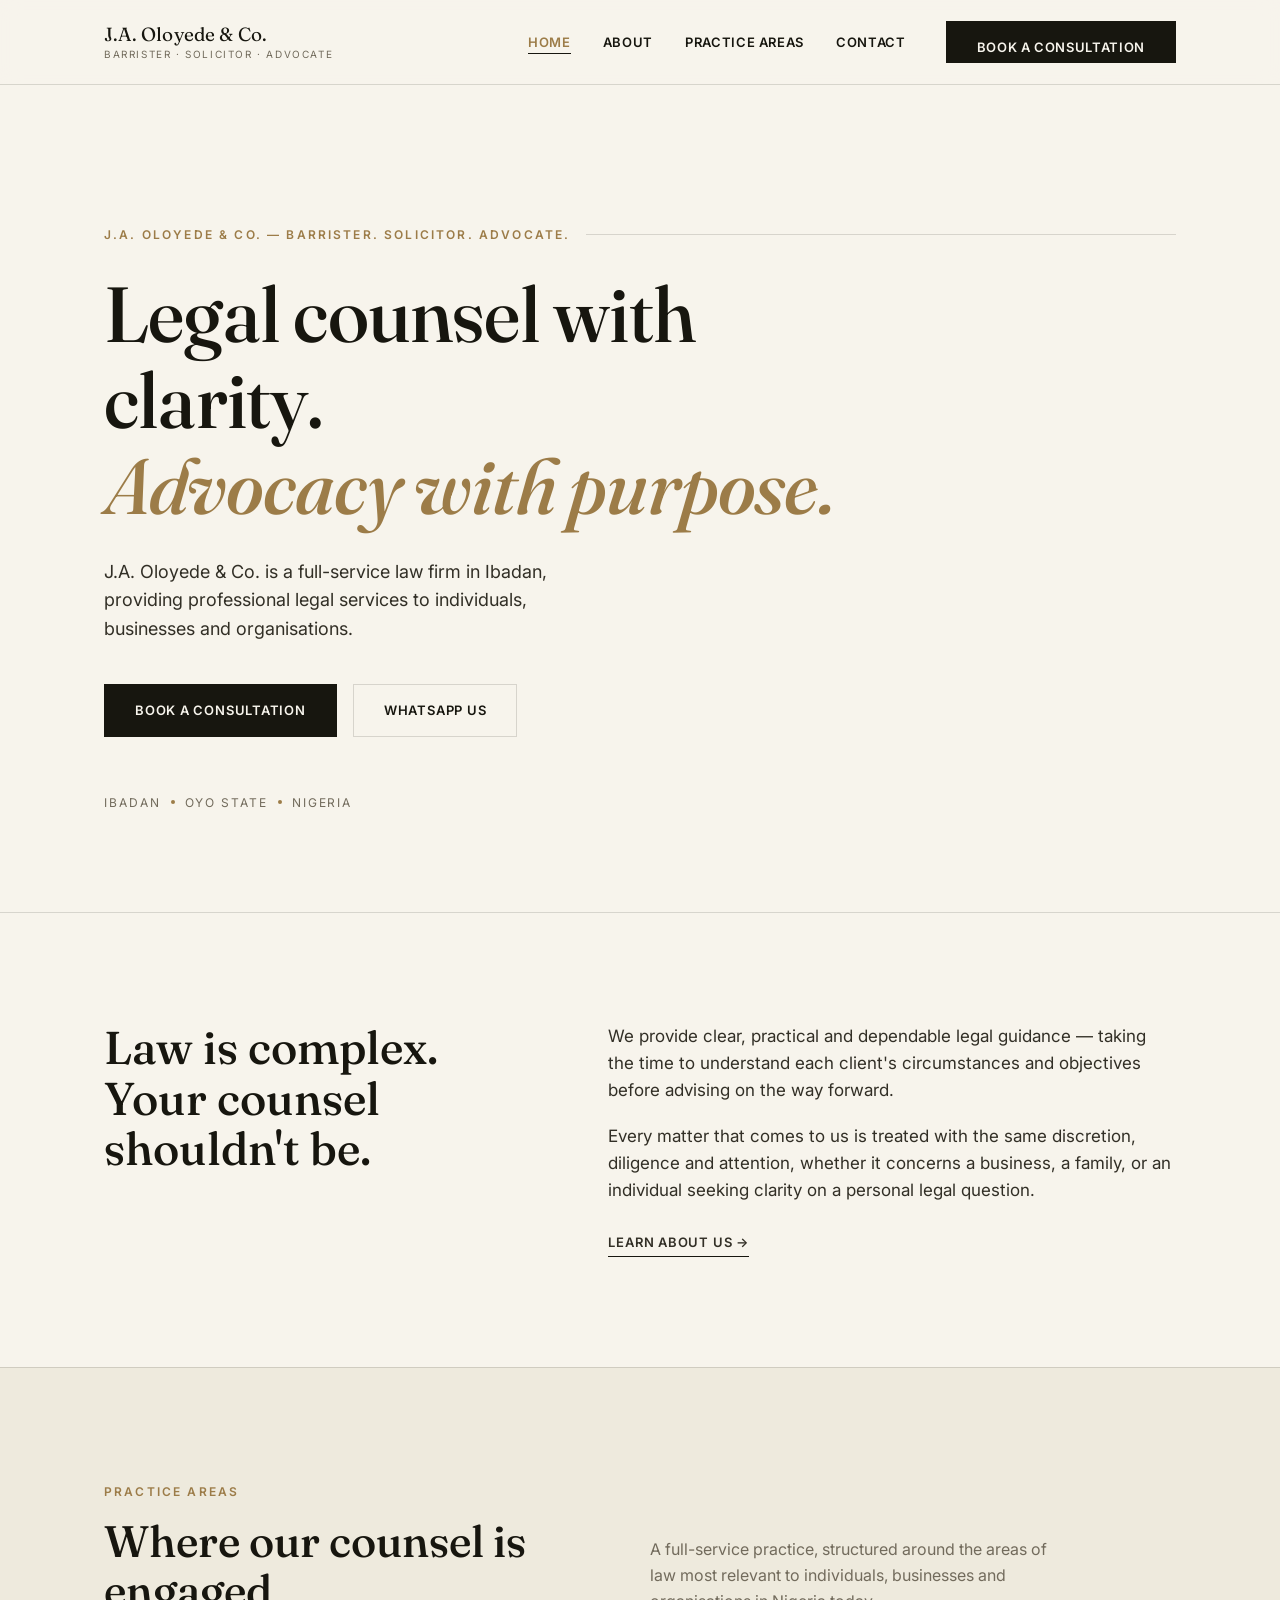
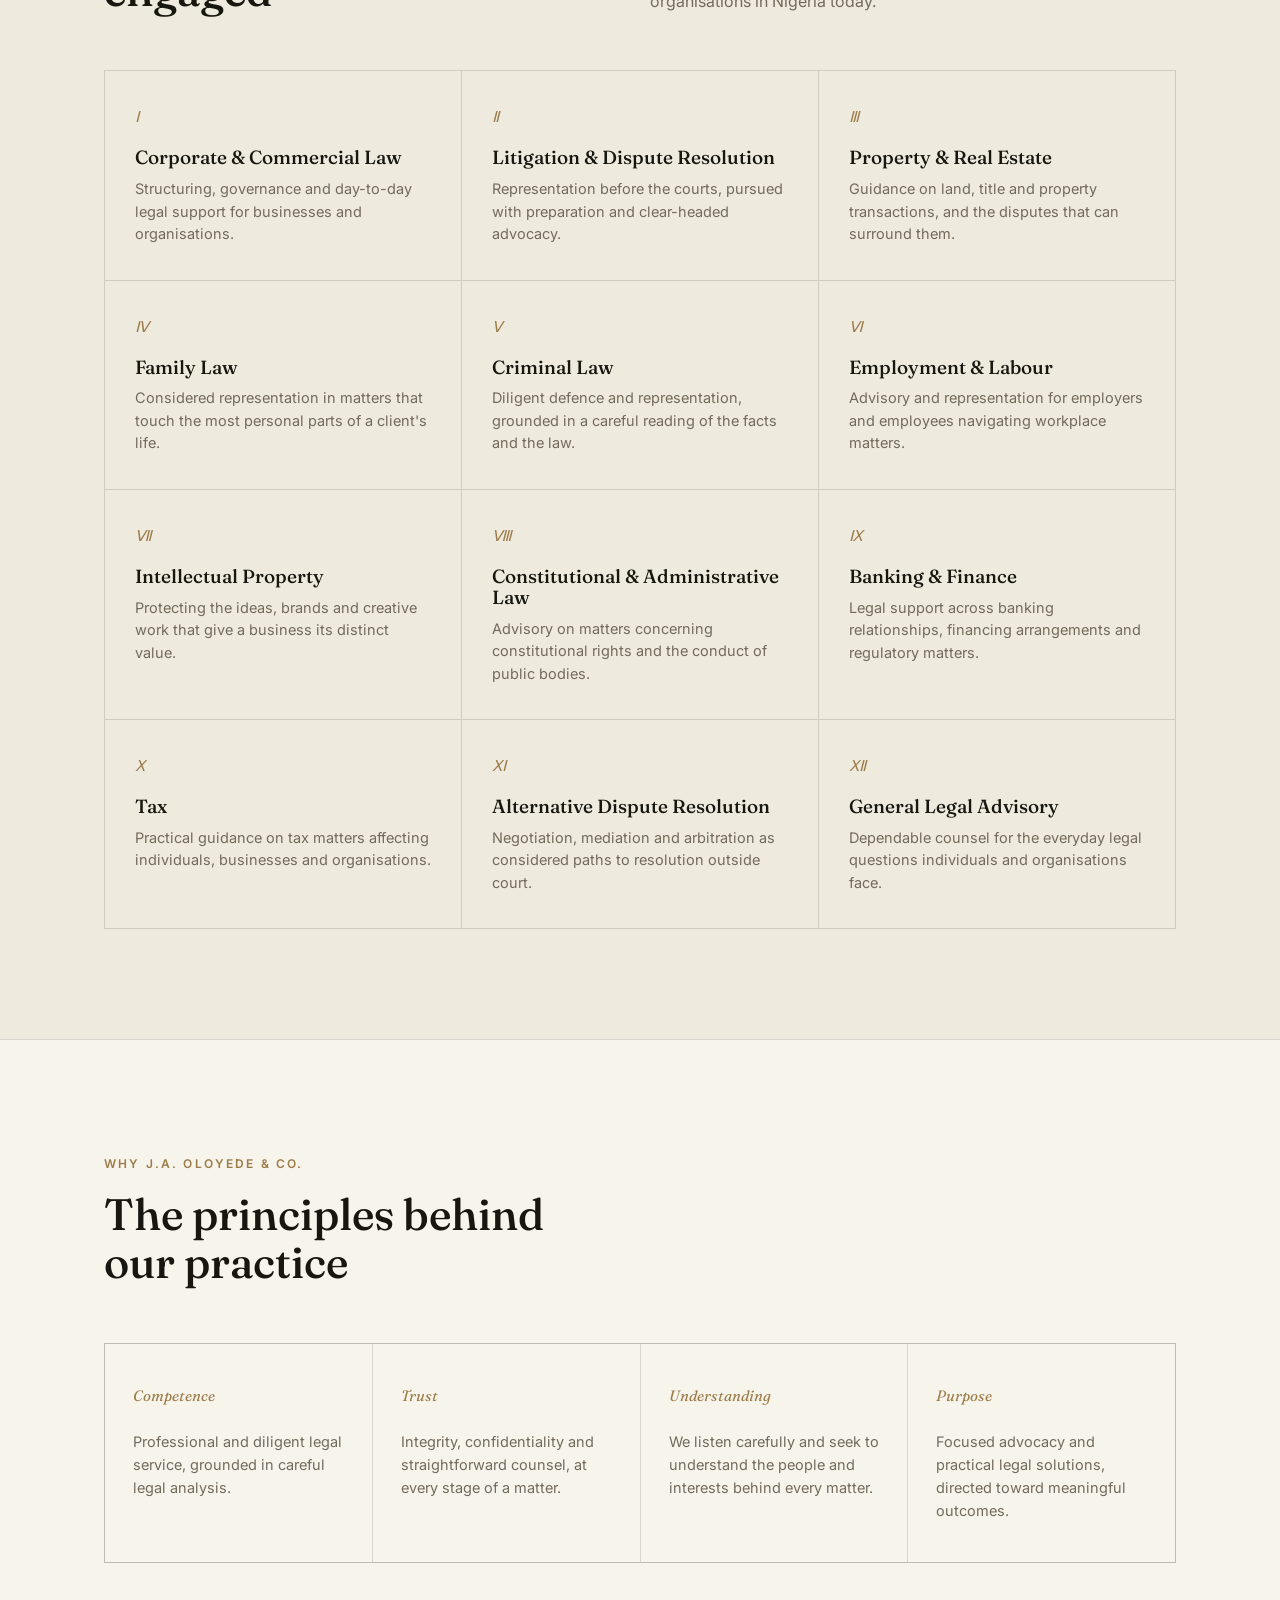
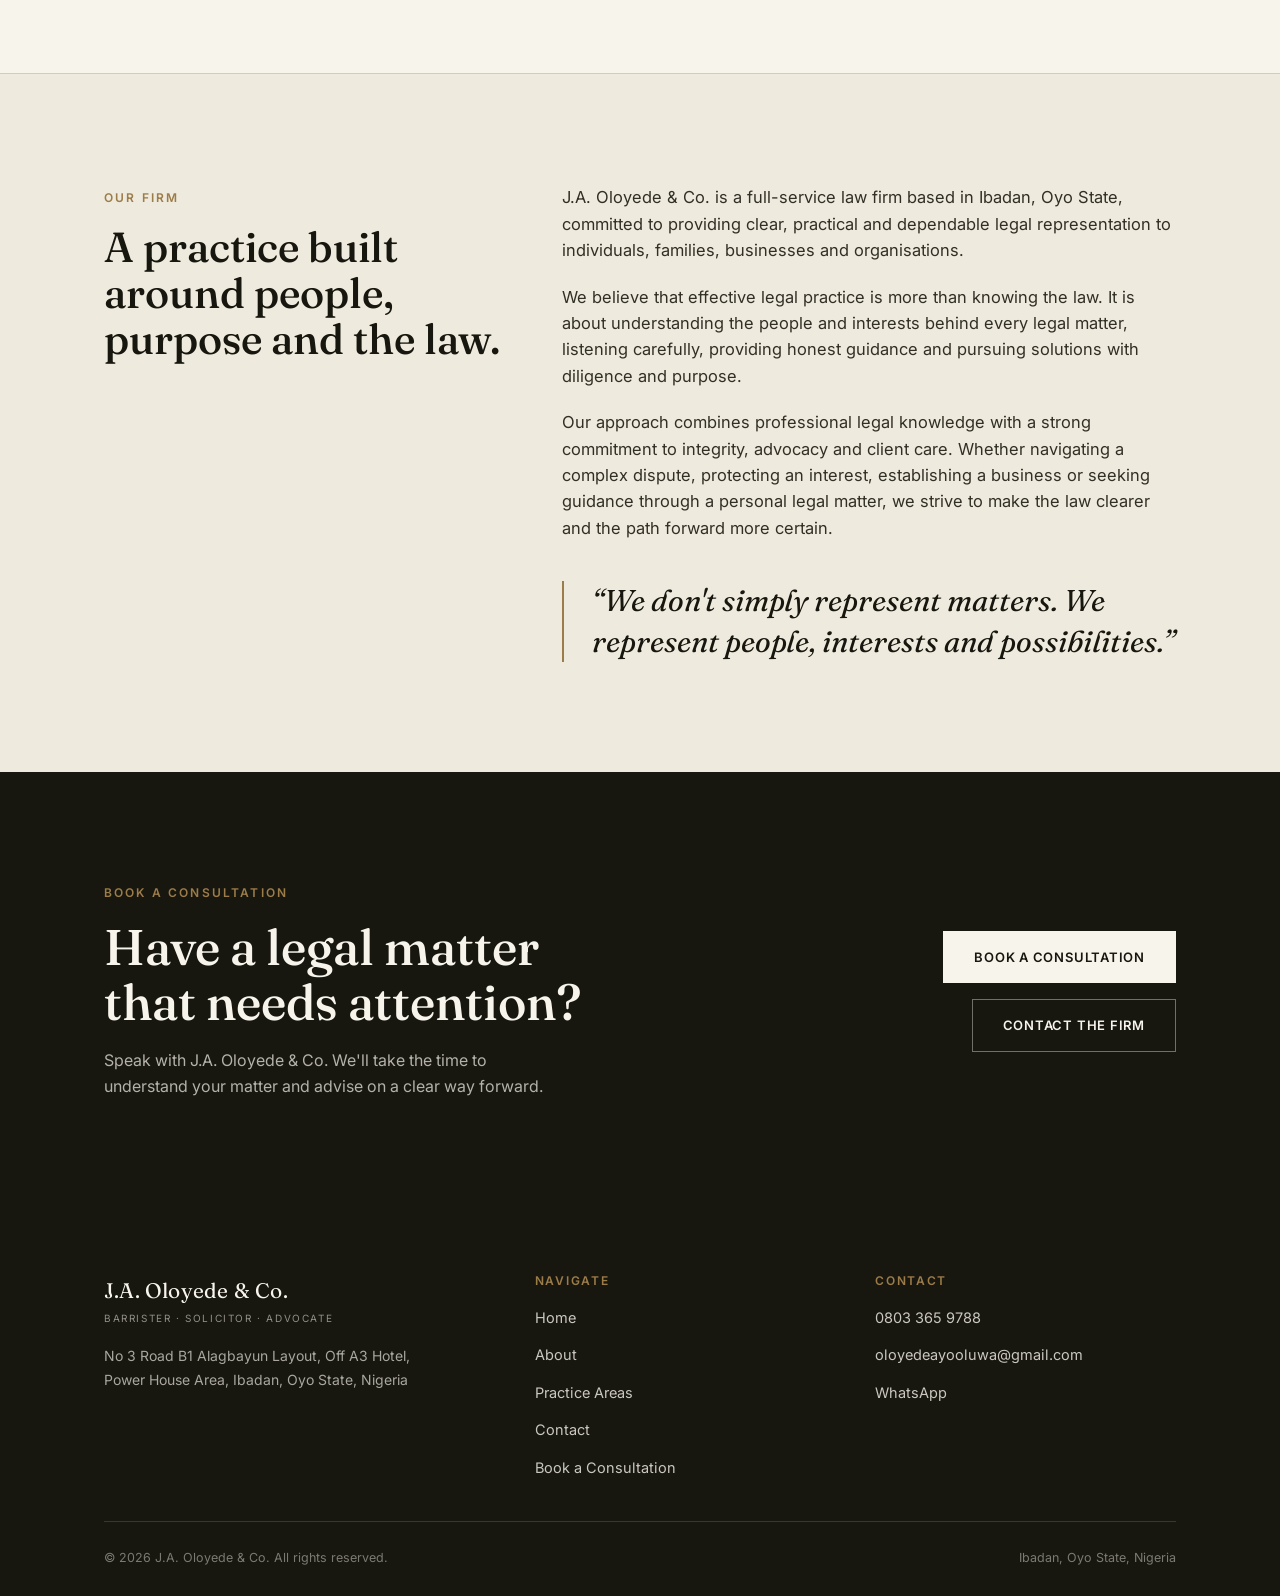
==== index.html @ 53ddf293 "Add files via upload" ====
<!DOCTYPE html>
<html lang="en">
<head>
<meta charset="UTF-8">
<meta name="viewport" content="width=device-width, initial-scale=1.0">
<title>J.A. Oloyede & Co. — Barrister. Solicitor. Advocate. | Ibadan, Nigeria</title>
<meta name="description" content="J.A. Oloyede & Co. is a full-service law firm in Ibadan, Oyo State, providing clear, practical and dependable legal counsel to individuals, businesses and organisations.">
<link rel="preconnect" href="https://fonts.googleapis.com">
<link rel="preconnect" href="https://fonts.gstatic.com" crossorigin>
<link href="https://fonts.googleapis.com/css2?family=Fraunces:ital,opsz,wght@0,9..144,400;0,9..144,500;1,9..144,500&family=Inter:wght@400;500;600;700&display=swap" rel="stylesheet">
<link rel="stylesheet" href="style.css">
</head>
<body>
<a class="skip-link" href="#main">Skip to content</a>

<header class="site-header">
  <div class="wrap">
    <a href="index.html" class="brand">
      <span class="brand-name">J.A. Oloyede &amp; Co.</span>
      <span class="brand-tag">Barrister · Solicitor · Advocate</span>
    </a>
    <nav class="main-nav" aria-label="Primary">
      <ul>
        <li><a href="index.html" aria-current="page">Home</a></li>
        <li><a href="about.html">About</a></li>
        <li><a href="practice-areas.html">Practice Areas</a></li>
        <li><a href="contact.html">Contact</a></li>
      </ul>
      <a href="book-consultation.html" class="btn nav-cta">Book a Consultation</a>
    </nav>
    <button class="hamburger" aria-label="Open menu" aria-expanded="false" aria-controls="mobile-menu">
      <span></span><span></span><span></span>
    </button>
  </div>
</header>

<div class="mobile-menu" id="mobile-menu">
  <ul>
    <li><a href="index.html">Home</a></li>
    <li><a href="about.html">About</a></li>
    <li><a href="practice-areas.html">Practice Areas</a></li>
    <li><a href="contact.html">Contact</a></li>
    <li><a href="book-consultation.html">Book a Consultation</a></li>
  </ul>
  <a href="book-consultation.html" class="btn">Book a Consultation</a>
</div>

<main id="main">

  <!-- HERO -->
  <section class="hero">
    <div class="wrap">
      <div class="hero-eyebrow-row">
        <span class="eyebrow">J.A. Oloyede &amp; Co. — Barrister. Solicitor. Advocate.</span>
        <hr class="hairline draw-line">
      </div>
      <h1 class="fade-up">Legal counsel with clarity.<br><em>Advocacy with purpose.</em></h1>
      <p class="hero-sub fade-up d1">J.A. Oloyede &amp; Co. is a full-service law firm in Ibadan, providing professional legal services to individuals, businesses and organisations.</p>
      <div class="hero-actions fade-up d2">
        <a href="book-consultation.html" class="btn">Book a Consultation</a>
        <a href="https://wa.me/2348033659788" class="btn btn-ghost" target="_blank" rel="noopener">WhatsApp Us</a>
      </div>
      <div class="hero-locale fade-up d3">
        <span>Ibadan</span><span class="dot"></span><span>Oyo State</span><span class="dot"></span><span>Nigeria</span>
      </div>
    </div>
  </section>

  <!-- INTRODUCTION -->
  <section class="border-top">
    <div class="wrap statement">
      <h2>Law is complex.<br>Your counsel shouldn't be.</h2>
      <div class="statement-body">
        <p>We provide clear, practical and dependable legal guidance — taking the time to understand each client's circumstances and objectives before advising on the way forward.</p>
        <p>Every matter that comes to us is treated with the same discretion, diligence and attention, whether it concerns a business, a family, or an individual seeking clarity on a personal legal question.</p>
        <a href="about.html" class="link-arrow mt-lg" style="margin-top:28px;">Learn About Us →</a>
      </div>
    </div>
  </section>

  <!-- PRACTICE AREAS -->
  <section class="border-top on-dim">
    <div class="wrap">
      <div class="section-head">
        <div>
          <span class="eyebrow">Practice Areas</span>
          <h2 style="margin-top:14px;">Where our counsel is engaged</h2>
        </div>
        <p class="lede">A full-service practice, structured around the areas of law most relevant to individuals, businesses and organisations in Nigeria today.</p>
      </div>

      <div class="practice-grid">
        <div class="practice-cell"><span class="practice-mark">Ⅰ</span><h3>Corporate &amp; Commercial Law</h3><p>Structuring, governance and day-to-day legal support for businesses and organisations.</p></div>
        <div class="practice-cell"><span class="practice-mark">Ⅱ</span><h3>Litigation &amp; Dispute Resolution</h3><p>Representation before the courts, pursued with preparation and clear-headed advocacy.</p></div>
        <div class="practice-cell"><span class="practice-mark">Ⅲ</span><h3>Property &amp; Real Estate</h3><p>Guidance on land, title and property transactions, and the disputes that can surround them.</p></div>
        <div class="practice-cell"><span class="practice-mark">Ⅳ</span><h3>Family Law</h3><p>Considered representation in matters that touch the most personal parts of a client's life.</p></div>
        <div class="practice-cell"><span class="practice-mark">Ⅴ</span><h3>Criminal Law</h3><p>Diligent defence and representation, grounded in a careful reading of the facts and the law.</p></div>
        <div class="practice-cell"><span class="practice-mark">Ⅵ</span><h3>Employment &amp; Labour</h3><p>Advisory and representation for employers and employees navigating workplace matters.</p></div>
        <div class="practice-cell"><span class="practice-mark">Ⅶ</span><h3>Intellectual Property</h3><p>Protecting the ideas, brands and creative work that give a business its distinct value.</p></div>
        <div class="practice-cell"><span class="practice-mark">Ⅷ</span><h3>Constitutional &amp; Administrative Law</h3><p>Advisory on matters concerning constitutional rights and the conduct of public bodies.</p></div>
        <div class="practice-cell"><span class="practice-mark">Ⅸ</span><h3>Banking &amp; Finance</h3><p>Legal support across banking relationships, financing arrangements and regulatory matters.</p></div>
        <div class="practice-cell"><span class="practice-mark">Ⅹ</span><h3>Tax</h3><p>Practical guidance on tax matters affecting individuals, businesses and organisations.</p></div>
        <div class="practice-cell"><span class="practice-mark">ⅩⅠ</span><h3>Alternative Dispute Resolution</h3><p>Negotiation, mediation and arbitration as considered paths to resolution outside court.</p></div>
        <div class="practice-cell"><span class="practice-mark">ⅩⅡ</span><h3>General Legal Advisory</h3><p>Dependable counsel for the everyday legal questions individuals and organisations face.</p></div>
      </div>
    </div>
  </section>

  <!-- WHY US -->
  <section class="border-top">
    <div class="wrap">
      <div class="section-head">
        <div>
          <span class="eyebrow">Why J.A. Oloyede &amp; Co.</span>
          <h2 style="margin-top:14px;">The principles behind our practice</h2>
        </div>
      </div>
      <div class="values-grid">
        <div class="value-cell"><span class="value-index">Competence</span><p>Professional and diligent legal service, grounded in careful legal analysis.</p></div>
        <div class="value-cell"><span class="value-index">Trust</span><p>Integrity, confidentiality and straightforward counsel, at every stage of a matter.</p></div>
        <div class="value-cell"><span class="value-index">Understanding</span><p>We listen carefully and seek to understand the people and interests behind every matter.</p></div>
        <div class="value-cell"><span class="value-index">Purpose</span><p>Focused advocacy and practical legal solutions, directed toward meaningful outcomes.</p></div>
      </div>
    </div>
  </section>

  <!-- FIRM STORY -->
  <section class="border-top on-dim">
    <div class="wrap story">
      <div>
        <span class="eyebrow">Our Firm</span>
        <h2 style="margin-top:14px; font-size:clamp(28px,3.6vw,42px);">A practice built around people, purpose and the law.</h2>
      </div>
      <div class="story-copy">
        <p>J.A. Oloyede &amp; Co. is a full-service law firm based in Ibadan, Oyo State, committed to providing clear, practical and dependable legal representation to individuals, families, businesses and organisations.</p>
        <p>We believe that effective legal practice is more than knowing the law. It is about understanding the people and interests behind every legal matter, listening carefully, providing honest guidance and pursuing solutions with diligence and purpose.</p>
        <p>Our approach combines professional legal knowledge with a strong commitment to integrity, advocacy and client care. Whether navigating a complex dispute, protecting an interest, establishing a business or seeking guidance through a personal legal matter, we strive to make the law clearer and the path forward more certain.</p>
        <div class="pull-quote mt-lg">
          <p>&ldquo;We don't simply represent matters. We represent people, interests and possibilities.&rdquo;</p>
        </div>
      </div>
    </div>
  </section>

  <!-- CTA -->
  <section class="border-top on-ink cta-band">
    <div class="wrap">
      <div>
        <span class="eyebrow">Book a Consultation</span>
        <h2>Have a legal matter<br>that needs attention?</h2>
        <p style="margin-top:18px; color:rgba(247,244,236,0.7); max-width:44ch;">Speak with J.A. Oloyede &amp; Co. We'll take the time to understand your matter and advise on a clear way forward.</p>
      </div>
      <div class="cta-actions">
        <a href="book-consultation.html" class="btn btn-on-dark">Book a Consultation</a>
        <a href="contact.html" class="btn btn-ghost-on-dark">Contact the Firm</a>
      </div>
    </div>
  </section>

</main>

<footer class="site-footer">
  <div class="wrap">
    <div class="footer-top">
      <div class="footer-brand">
        <span class="brand-name">J.A. Oloyede &amp; Co.</span>
        <div class="brand-tag">Barrister · Solicitor · Advocate</div>
        <p class="footer-addr">No 3 Road B1 Alagbayun Layout, Off A3 Hotel, Power House Area, Ibadan, Oyo State, Nigeria</p>
      </div>
      <div class="footer-col">
        <h4>Navigate</h4>
        <ul>
          <li><a href="index.html">Home</a></li>
          <li><a href="about.html">About</a></li>
          <li><a href="practice-areas.html">Practice Areas</a></li>
          <li><a href="contact.html">Contact</a></li>
          <li><a href="book-consultation.html">Book a Consultation</a></li>
        </ul>
      </div>
      <div class="footer-col">
        <h4>Contact</h4>
        <ul>
          <li><a href="tel:+2348033659788">0803 365 9788</a></li>
          <li><a href="mailto:oloyedeayooluwa@gmail.com">oloyedeayooluwa@gmail.com</a></li>
          <li><a href="https://wa.me/2348033659788" target="_blank" rel="noopener">WhatsApp</a></li>
        </ul>
      </div>
    </div>
    <div class="footer-bottom">
      <span>© <span id="year"></span> J.A. Oloyede &amp; Co. All rights reserved.</span>
      <span>Ibadan, Oyo State, Nigeria</span>
    </div>
  </div>
</footer>

<script>document.getElementById("year").textContent = new Date().getFullYear();</script>
<script src="script.js"></script>
</body>
</html>
---- style.css ----
/* ============================================================
   J.A. Oloyede & Co. — Stylesheet
   Palette: warm ink / paper / brass hairline accent
   Type: Fraunces (display) + Inter (body/utility)
   ============================================================ */

:root {
  --ink: #17160f;
  --ink-soft: #322f26;
  --paper: #f7f4ec;
  --paper-dim: #eeeadd;
  --paper-line: #e4dfd0;
  --grey: #726b5c;
  --grey-light: #a49c8a;
  --line: rgba(23, 22, 15, 0.14);
  --line-soft: rgba(23, 22, 15, 0.08);
  --brass: #9c7c48;
  --brass-dim: rgba(156, 124, 72, 0.35);
  --max: 1200px;
  --pad: clamp(20px, 5vw, 64px);
  --serif: "Fraunces", Georgia, "Times New Roman", serif;
  --sans: "Inter", -apple-system, BlinkMacSystemFont, "Segoe UI", sans-serif;
}

* { box-sizing: border-box; }

html { scroll-behavior: smooth; }

@media (prefers-reduced-motion: reduce) {
  html { scroll-behavior: auto; }
  *, *::before, *::after { animation-duration: 0.001ms !important; transition-duration: 0.001ms !important; }
}

body {
  margin: 0;
  background: var(--paper);
  color: var(--ink);
  font-family: var(--sans);
  font-size: 16px;
  line-height: 1.6;
  -webkit-font-smoothing: antialiased;
}

img { max-width: 100%; display: block; }

a { color: inherit; text-decoration: none; }

.wrap {
  max-width: var(--max);
  margin: 0 auto;
  padding-left: var(--pad);
  padding-right: var(--pad);
}

.eyebrow {
  font-family: var(--sans);
  font-size: 12px;
  letter-spacing: 0.18em;
  text-transform: uppercase;
  color: var(--brass);
  font-weight: 600;
}

h1, h2, h3, h4 {
  font-family: var(--serif);
  font-weight: 500;
  line-height: 1.1;
  margin: 0;
  color: var(--ink);
}

p { margin: 0; }

.hairline { border: none; border-top: 1px solid var(--line); margin: 0; }

/* ---------- Skip link / focus ---------- */
.skip-link {
  position: absolute;
  left: -999px;
  top: 0;
  background: var(--ink);
  color: var(--paper);
  padding: 12px 20px;
  z-index: 200;
}
.skip-link:focus { left: var(--pad); top: 12px; }

:focus-visible {
  outline: 2px solid var(--brass);
  outline-offset: 3px;
}

/* ---------- Buttons ---------- */
.btn {
  display: inline-flex;
  align-items: center;
  gap: 10px;
  padding: 15px 30px;
  font-family: var(--sans);
  font-size: 13px;
  letter-spacing: 0.06em;
  text-transform: uppercase;
  font-weight: 600;
  border: 1px solid var(--ink);
  background: var(--ink);
  color: var(--paper);
  cursor: pointer;
  transition: background 0.35s ease, color 0.35s ease, border-color 0.35s ease, transform 0.25s ease;
  white-space: nowrap;
}
.btn:hover { background: var(--paper); color: var(--ink); }
.btn:active { transform: translateY(1px); }

.btn-ghost {
  background: transparent;
  color: var(--ink);
  border: 1px solid var(--line);
}
.btn-ghost:hover { border-color: var(--ink); background: var(--ink); color: var(--paper); }

.btn-on-dark {
  border: 1px solid var(--paper);
  background: var(--paper);
  color: var(--ink);
}
.btn-on-dark:hover { background: transparent; color: var(--paper); }

.btn-ghost-on-dark {
  border: 1px solid rgba(247,244,236,0.4);
  background: transparent;
  color: var(--paper);
}
.btn-ghost-on-dark:hover { border-color: var(--paper); background: var(--paper); color: var(--ink); }

.link-arrow {
  display: inline-flex;
  align-items: center;
  gap: 8px;
  font-size: 13px;
  letter-spacing: 0.06em;
  text-transform: uppercase;
  font-weight: 600;
  border-bottom: 1px solid var(--ink);
  padding-bottom: 3px;
  transition: gap 0.25s ease, opacity 0.25s ease;
}
.link-arrow:hover { gap: 13px; opacity: 0.7; }

/* ---------- Header ---------- */
.site-header {
  position: sticky;
  top: 0;
  z-index: 100;
  background: rgba(247, 244, 236, 0.92);
  backdrop-filter: saturate(140%) blur(10px);
  border-bottom: 1px solid var(--line);
}
.site-header .wrap {
  display: flex;
  align-items: center;
  justify-content: space-between;
  height: 84px;
}
.brand {
  display: flex;
  flex-direction: column;
  line-height: 1.15;
}
.brand-name {
  font-family: var(--serif);
  font-size: 19px;
  letter-spacing: 0.01em;
}
.brand-tag {
  font-size: 10px;
  letter-spacing: 0.16em;
  text-transform: uppercase;
  color: var(--grey);
  margin-top: 3px;
}

.main-nav { display: flex; align-items: center; gap: 40px; }
.main-nav ul {
  list-style: none;
  display: flex;
  gap: 32px;
  margin: 0;
  padding: 0;
}
.main-nav a {
  font-size: 13px;
  letter-spacing: 0.05em;
  text-transform: uppercase;
  font-weight: 600;
  position: relative;
  padding-bottom: 4px;
}
.main-nav a::after {
  content: "";
  position: absolute;
  left: 0; right: 100%;
  bottom: 0;
  height: 1px;
  background: var(--ink);
  transition: right 0.3s ease;
}
.main-nav a:hover::after, .main-nav a[aria-current="page"]::after { right: 0; }
.main-nav a[aria-current="page"] { color: var(--brass); }

.nav-cta { display: none; }
@media (min-width: 900px) { .nav-cta { display: inline-flex; } }

.hamburger {
  display: none;
  flex-direction: column;
  gap: 5px;
  background: none;
  border: none;
  cursor: pointer;
  padding: 10px;
}
.hamburger span {
  width: 24px;
  height: 1px;
  background: var(--ink);
  transition: transform 0.3s ease, opacity 0.3s ease;
}
.hamburger[aria-expanded="true"] span:nth-child(1) { transform: translateY(6px) rotate(45deg); }
.hamburger[aria-expanded="true"] span:nth-child(2) { opacity: 0; }
.hamburger[aria-expanded="true"] span:nth-child(3) { transform: translateY(-6px) rotate(-45deg); }

@media (max-width: 899px) {
  .main-nav ul { display: none; }
  .hamburger { display: flex; }
}

.mobile-menu {
  display: none;
  position: fixed;
  inset: 84px 0 0 0;
  background: var(--paper);
  z-index: 99;
  overflow-y: auto;
}
.mobile-menu.open { display: block; }
.mobile-menu ul {
  list-style: none;
  margin: 0;
  padding: 40px var(--pad);
  display: flex;
  flex-direction: column;
}
.mobile-menu li { border-bottom: 1px solid var(--line); }
.mobile-menu a {
  display: block;
  padding: 20px 0;
  font-family: var(--serif);
  font-size: 26px;
}
.mobile-menu .btn { margin: 32px var(--pad) 0; align-self: flex-start; }

/* ---------- Hero ---------- */
.hero {
  padding: clamp(64px, 12vw, 140px) 0 clamp(48px, 8vw, 100px);
  position: relative;
}
.hero-eyebrow-row {
  display: flex;
  align-items: center;
  gap: 16px;
  margin-bottom: 28px;
}
.hero-eyebrow-row .hairline { flex: 1; }
.hero h1 {
  font-size: clamp(38px, 6.4vw, 78px);
  max-width: 15ch;
  letter-spacing: -0.01em;
}
.hero h1 em {
  font-style: italic;
  color: var(--brass);
}
.hero-sub {
  margin-top: 28px;
  max-width: 46ch;
  font-size: 18px;
  color: var(--ink-soft);
}
.hero-actions {
  margin-top: 40px;
  display: flex;
  flex-wrap: wrap;
  gap: 16px;
}
.hero-locale {
  margin-top: 56px;
  font-size: 12px;
  letter-spacing: 0.16em;
  text-transform: uppercase;
  color: var(--grey);
  display: flex;
  align-items: center;
  gap: 10px;
}
.hero-locale .dot { width: 4px; height: 4px; background: var(--brass); border-radius: 50%; }

/* signature draw-in rule */
.draw-line {
  transform-origin: left center;
  animation: drawline 1.4s cubic-bezier(.65,0,.2,1) 0.15s both;
}
@keyframes drawline { from { transform: scaleX(0); } to { transform: scaleX(1); } }
.fade-up { animation: fadeup 0.9s cubic-bezier(.2,.7,.2,1) both; }
.fade-up.d1 { animation-delay: 0.15s; }
.fade-up.d2 { animation-delay: 0.3s; }
.fade-up.d3 { animation-delay: 0.45s; }
@keyframes fadeup { from { opacity: 0; transform: translateY(14px);} to { opacity:1; transform: translateY(0);} }

/* ---------- Section scaffolding ---------- */
section { padding: clamp(56px, 9vw, 110px) 0; }
.section-head {
  display: grid;
  grid-template-columns: 1fr;
  gap: 20px;
  margin-bottom: 56px;
}
@media (min-width: 800px) {
  .section-head { grid-template-columns: 1fr 1fr; align-items: end; }
}
.section-head h2 { font-size: clamp(28px, 4vw, 44px); max-width: 16ch; }
.section-head .lede { color: var(--grey); max-width: 42ch; font-size: 16px; }

.border-top { border-top: 1px solid var(--line); }
.on-dim { background: var(--paper-dim); }
.on-ink { background: var(--ink); color: var(--paper); }
.on-ink h2, .on-ink h3, .on-ink h4 { color: var(--paper); }
.on-ink .eyebrow { color: var(--brass); }

/* ---------- Intro / statement ---------- */
.statement {
  display: grid;
  gap: 40px;
}
@media (min-width: 800px) {
  .statement { grid-template-columns: 0.9fr 1.1fr; }
}
.statement h2 { font-size: clamp(30px, 4.2vw, 46px); }
.statement-body { font-size: 17px; color: var(--ink-soft); max-width: 56ch; }
.statement-body p + p { margin-top: 18px; }

/* ---------- Practice grid ---------- */
.practice-grid {
  display: grid;
  grid-template-columns: 1fr;
  border-top: 1px solid var(--line);
  border-left: 1px solid var(--line);
}
@media (min-width: 640px) { .practice-grid { grid-template-columns: 1fr 1fr; } }
@media (min-width: 1000px) { .practice-grid { grid-template-columns: 1fr 1fr 1fr; } }

.practice-cell {
  border-right: 1px solid var(--line);
  border-bottom: 1px solid var(--line);
  padding: 34px 30px;
  position: relative;
  transition: background 0.3s ease;
}
.practice-cell:hover { background: var(--paper-dim); }
.practice-mark {
  font-family: var(--serif);
  font-style: italic;
  font-size: 15px;
  color: var(--brass);
  margin-bottom: 18px;
  display: block;
}
.practice-cell h3 { font-size: 19px; font-weight: 500; margin-bottom: 10px; }
.practice-cell p { font-size: 14.5px; color: var(--grey); line-height: 1.55; }

/* ---------- Why / values ---------- */
.values-grid {
  display: grid;
  grid-template-columns: 1fr;
  gap: 1px;
  background: var(--line);
  border: 1px solid var(--line);
}
@media (min-width: 700px) { .values-grid { grid-template-columns: repeat(4, 1fr); } }
.value-cell {
  background: var(--paper);
  padding: 40px 28px;
}
.value-index {
  font-family: var(--serif);
  font-style: italic;
  color: var(--brass);
  font-size: 15px;
  margin-bottom: 22px;
  display: block;
}
.value-cell h3 { font-size: 20px; margin-bottom: 12px; }
.value-cell p { font-size: 14.5px; color: var(--grey); }

/* ---------- Firm story ---------- */
.story {
  display: grid;
  gap: 48px;
}
@media (min-width: 900px) { .story { grid-template-columns: 0.8fr 1.2fr; } }
.story-copy p { color: var(--ink-soft); font-size: 16.5px; }
.story-copy p + p { margin-top: 20px; }
.pull-quote {
  border-left: 2px solid var(--brass);
  padding-left: 28px;
  margin-top: 8px;
}
.pull-quote p {
  font-family: var(--serif);
  font-style: italic;
  font-size: clamp(22px, 2.6vw, 30px);
  line-height: 1.35;
  color: var(--ink);
}

/* ---------- CTA band ---------- */
.cta-band { text-align: left; }
.cta-band .wrap {
  display: grid;
  gap: 32px;
}
@media (min-width: 800px) {
  .cta-band .wrap { grid-template-columns: 1.2fr 0.8fr; align-items: center; }
}
.cta-band h2 { font-size: clamp(30px, 4.4vw, 50px); }
.cta-band .eyebrow { margin-bottom: 18px; display: block; }
.cta-actions { display: flex; flex-wrap: wrap; gap: 16px; }
@media (min-width: 800px) { .cta-actions { justify-content: flex-end; } }

/* ---------- Footer ---------- */
.site-footer {
  background: var(--ink);
  color: var(--paper);
  padding: 64px 0 28px;
}
.footer-top {
  display: grid;
  gap: 40px;
  padding-bottom: 40px;
  border-bottom: 1px solid rgba(247,244,236,0.14);
}
@media (min-width: 800px) { .footer-top { grid-template-columns: 1.3fr 1fr 1fr; } }
.footer-brand .brand-name { font-size: 21px; color: var(--paper); }
.footer-brand .brand-tag { color: rgba(247,244,236,0.55); }
.footer-addr { margin-top: 18px; font-size: 14px; color: rgba(247,244,236,0.65); line-height: 1.7; max-width: 34ch; }
.footer-col h4 { font-size: 12px; letter-spacing: 0.14em; text-transform: uppercase; color: var(--brass); font-weight: 600; margin-bottom: 18px; font-family: var(--sans); }
.footer-col ul { list-style: none; margin: 0; padding: 0; display: flex; flex-direction: column; gap: 12px; }
.footer-col a { font-size: 14.5px; color: rgba(247,244,236,0.8); transition: color 0.25s ease; }
.footer-col a:hover { color: var(--paper); }
.footer-bottom {
  padding-top: 26px;
  display: flex;
  flex-wrap: wrap;
  gap: 14px;
  justify-content: space-between;
  font-size: 12.5px;
  color: rgba(247,244,236,0.45);
}

/* ---------- Page header (inner pages) ---------- */
.page-hero {
  padding: clamp(56px, 10vw, 110px) 0 clamp(40px, 6vw, 64px);
}
.page-hero h1 { font-size: clamp(34px, 5.6vw, 62px); max-width: 20ch; }
.page-hero .lede { margin-top: 22px; max-width: 52ch; font-size: 17px; color: var(--ink-soft); }

/* ---------- About page ---------- */
.two-col {
  display: grid;
  gap: 44px;
}
@media (min-width: 860px) { .two-col { grid-template-columns: 0.7fr 1.3fr; } }
.two-col h2 { font-size: clamp(24px, 3vw, 32px); }
.two-col .body p { color: var(--ink-soft); font-size: 16.5px; }
.two-col .body p + p { margin-top: 16px; }

.stack-section + .stack-section { border-top: 1px solid var(--line); }

/* ---------- Practice areas page ---------- */
.practice-detail-grid {
  display: grid;
  grid-template-columns: 1fr;
  border-top: 1px solid var(--line);
  border-left: 1px solid var(--line);
}
@media (min-width: 700px) { .practice-detail-grid { grid-template-columns: 1fr 1fr; } }
.practice-detail-cell {
  border-right: 1px solid var(--line);
  border-bottom: 1px solid var(--line);
  padding: 40px;
}
.practice-detail-cell h3 { font-size: 21px; margin-bottom: 12px; }
.practice-detail-cell p { color: var(--grey); font-size: 15px; margin-bottom: 20px; }

/* ---------- Contact page ---------- */
.contact-grid {
  display: grid;
  gap: 56px;
}
@media (min-width: 900px) { .contact-grid { grid-template-columns: 0.8fr 1.2fr; } }
.contact-info dl { margin: 0; }
.contact-info dt {
  font-size: 11px;
  letter-spacing: 0.14em;
  text-transform: uppercase;
  color: var(--brass);
  font-weight: 600;
  margin-top: 30px;
}
.contact-info dt:first-child { margin-top: 0; }
.contact-info dd {
  margin: 8px 0 0;
  font-size: 16.5px;
  color: var(--ink);
}
.contact-buttons { display: flex; flex-wrap: wrap; gap: 14px; margin-top: 36px; }

.map-frame {
  border: 1px solid var(--line);
  margin-top: 40px;
  filter: grayscale(0.35) contrast(1.02);
  aspect-ratio: 16/10;
  width: 100%;
}
.map-frame iframe { width: 100%; height: 100%; border: 0; display: block; }

/* ---------- Forms ---------- */
.form-grid {
  display: grid;
  grid-template-columns: 1fr;
  gap: 22px;
}
@media (min-width: 640px) { .form-grid.two { grid-template-columns: 1fr 1fr; } }
.field { display: flex; flex-direction: column; gap: 8px; }
.field label {
  font-size: 12px;
  letter-spacing: 0.08em;
  text-transform: uppercase;
  font-weight: 600;
  color: var(--ink-soft);
}
.field input,
.field select,
.field textarea {
  font-family: var(--sans);
  font-size: 15.5px;
  padding: 14px 16px;
  background: var(--paper);
  border: 1px solid var(--line);
  color: var(--ink);
  border-radius: 0;
  transition: border-color 0.25s ease;
}
.field input:focus,
.field select:focus,
.field textarea:focus { border-color: var(--ink); outline: none; }
.field textarea { resize: vertical; min-height: 130px; }
.field.full { grid-column: 1 / -1; }

.privacy-note {
  border-top: 1px solid var(--line);
  margin-top: 8px;
  padding-top: 22px;
  font-size: 13.5px;
  color: var(--grey);
  max-width: 62ch;
  line-height: 1.65;
}

.form-status {
  display: none;
  margin-top: 28px;
  padding: 22px 26px;
  border: 1px solid var(--brass-dim);
  background: var(--paper-dim);
}
.form-status.show { display: block; }
.form-status h4 { font-size: 17px; margin-bottom: 8px; }
.form-status p { font-size: 14.5px; color: var(--grey); }

/* ---------- Utility ---------- */
.mt-lg { margin-top: 40px; }
.center { text-align: center; }
.reveal {
  opacity: 0;
  transform: translateY(18px);
  transition: opacity 0.8s cubic-bezier(.2,.7,.2,1), transform 0.8s cubic-bezier(.2,.7,.2,1);
}
.reveal.in { opacity: 1; transform: translateY(0); }
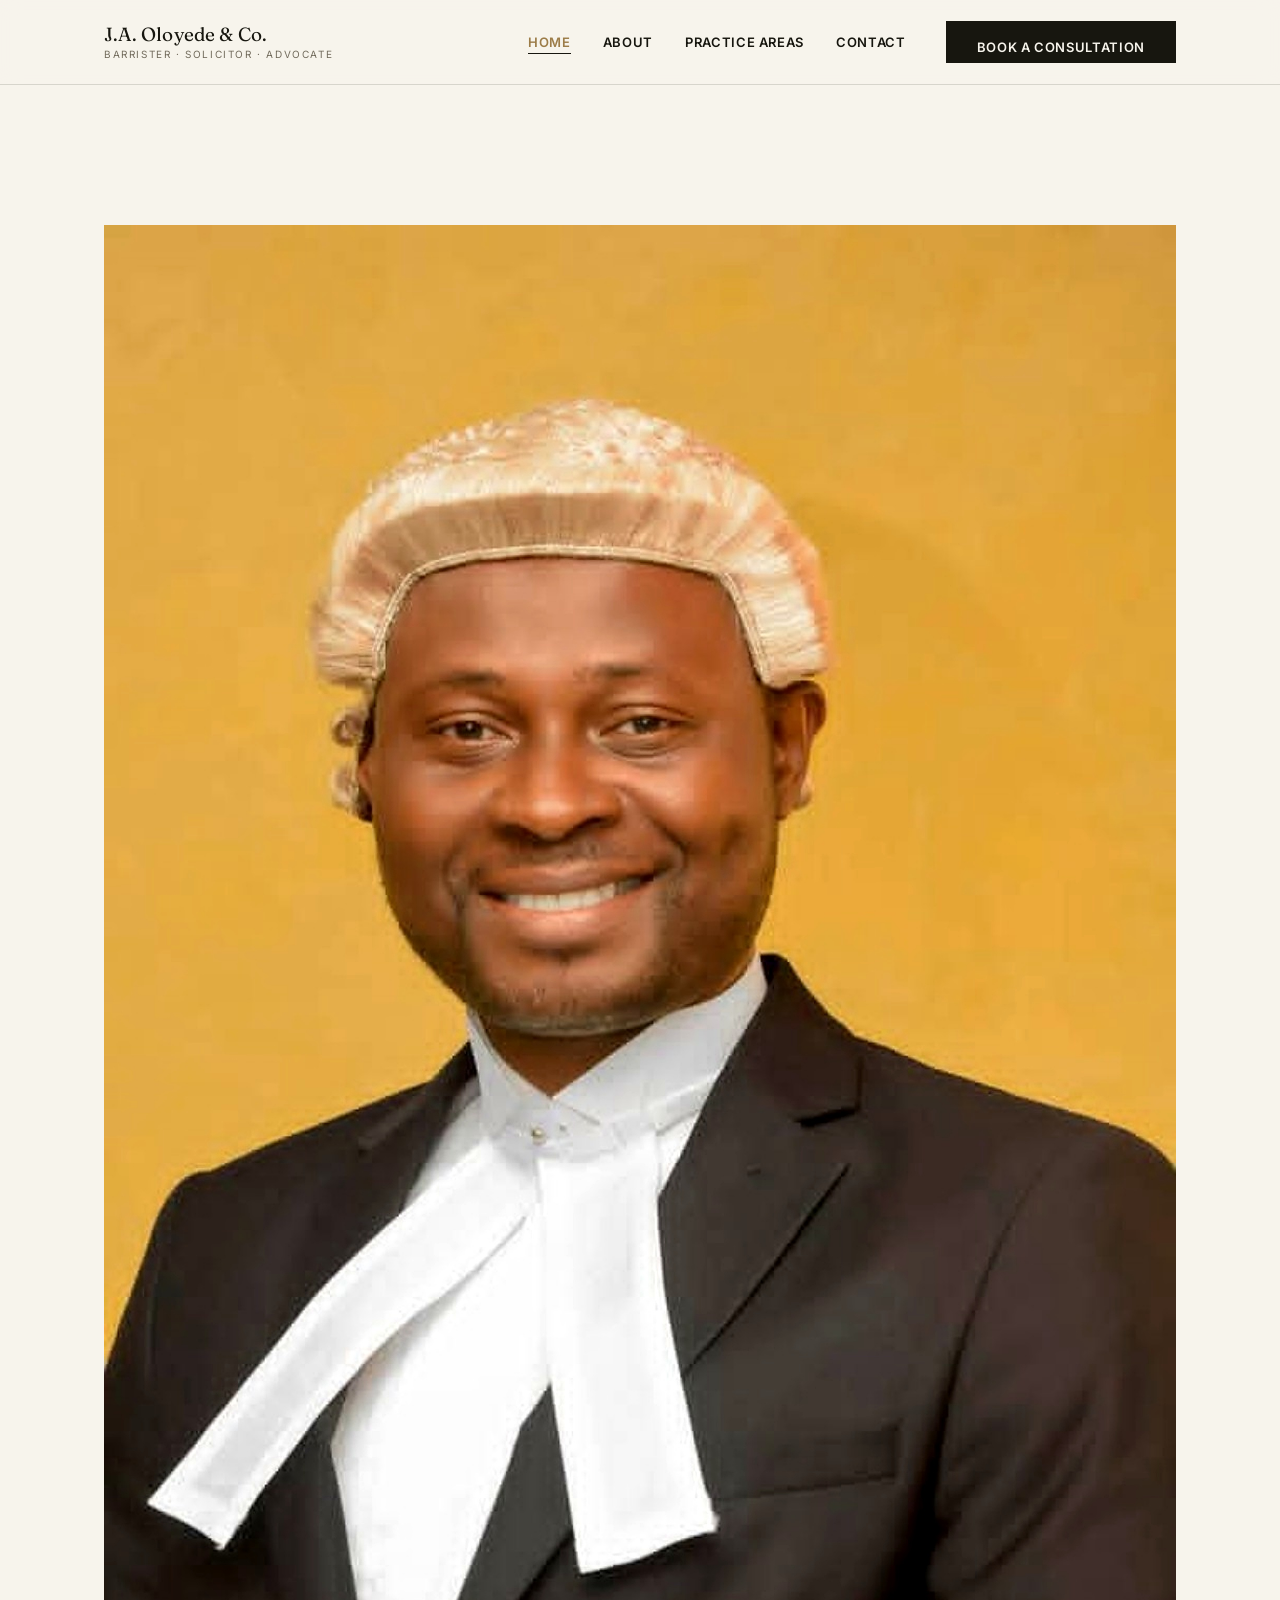
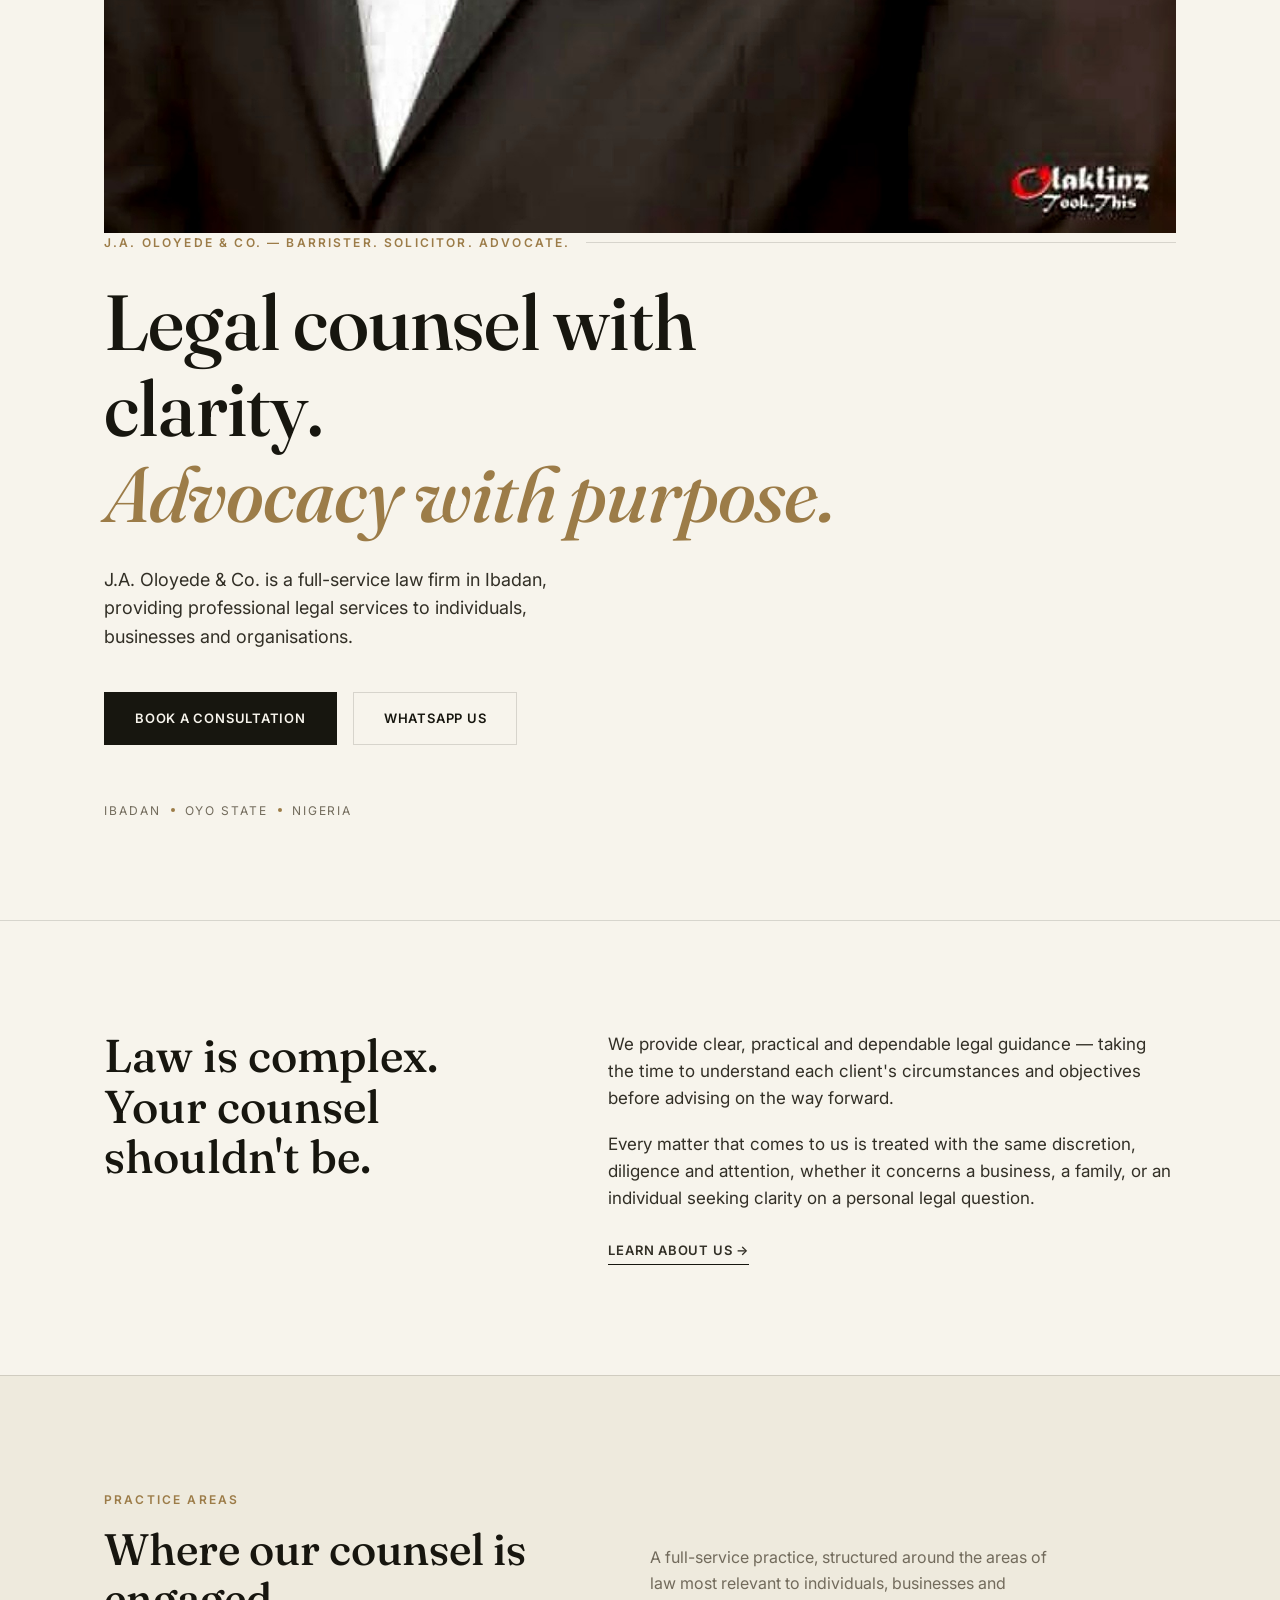
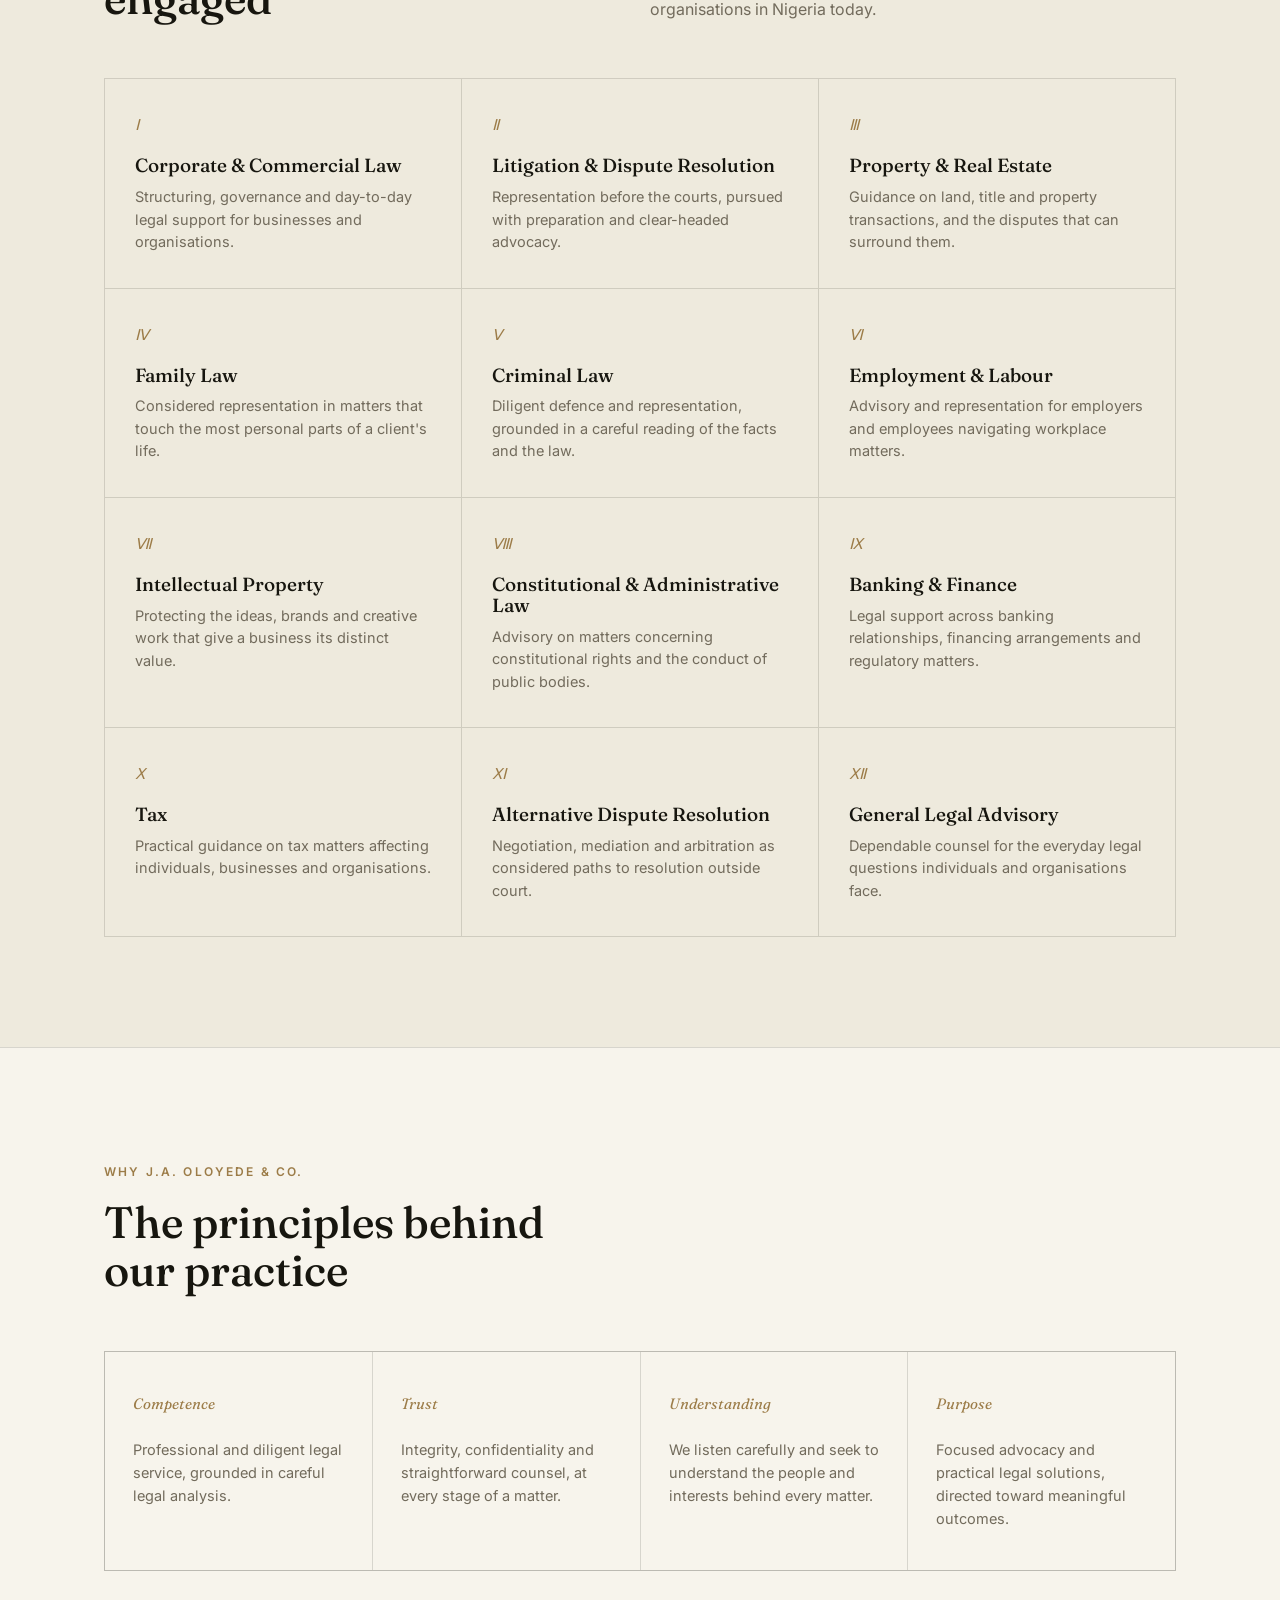
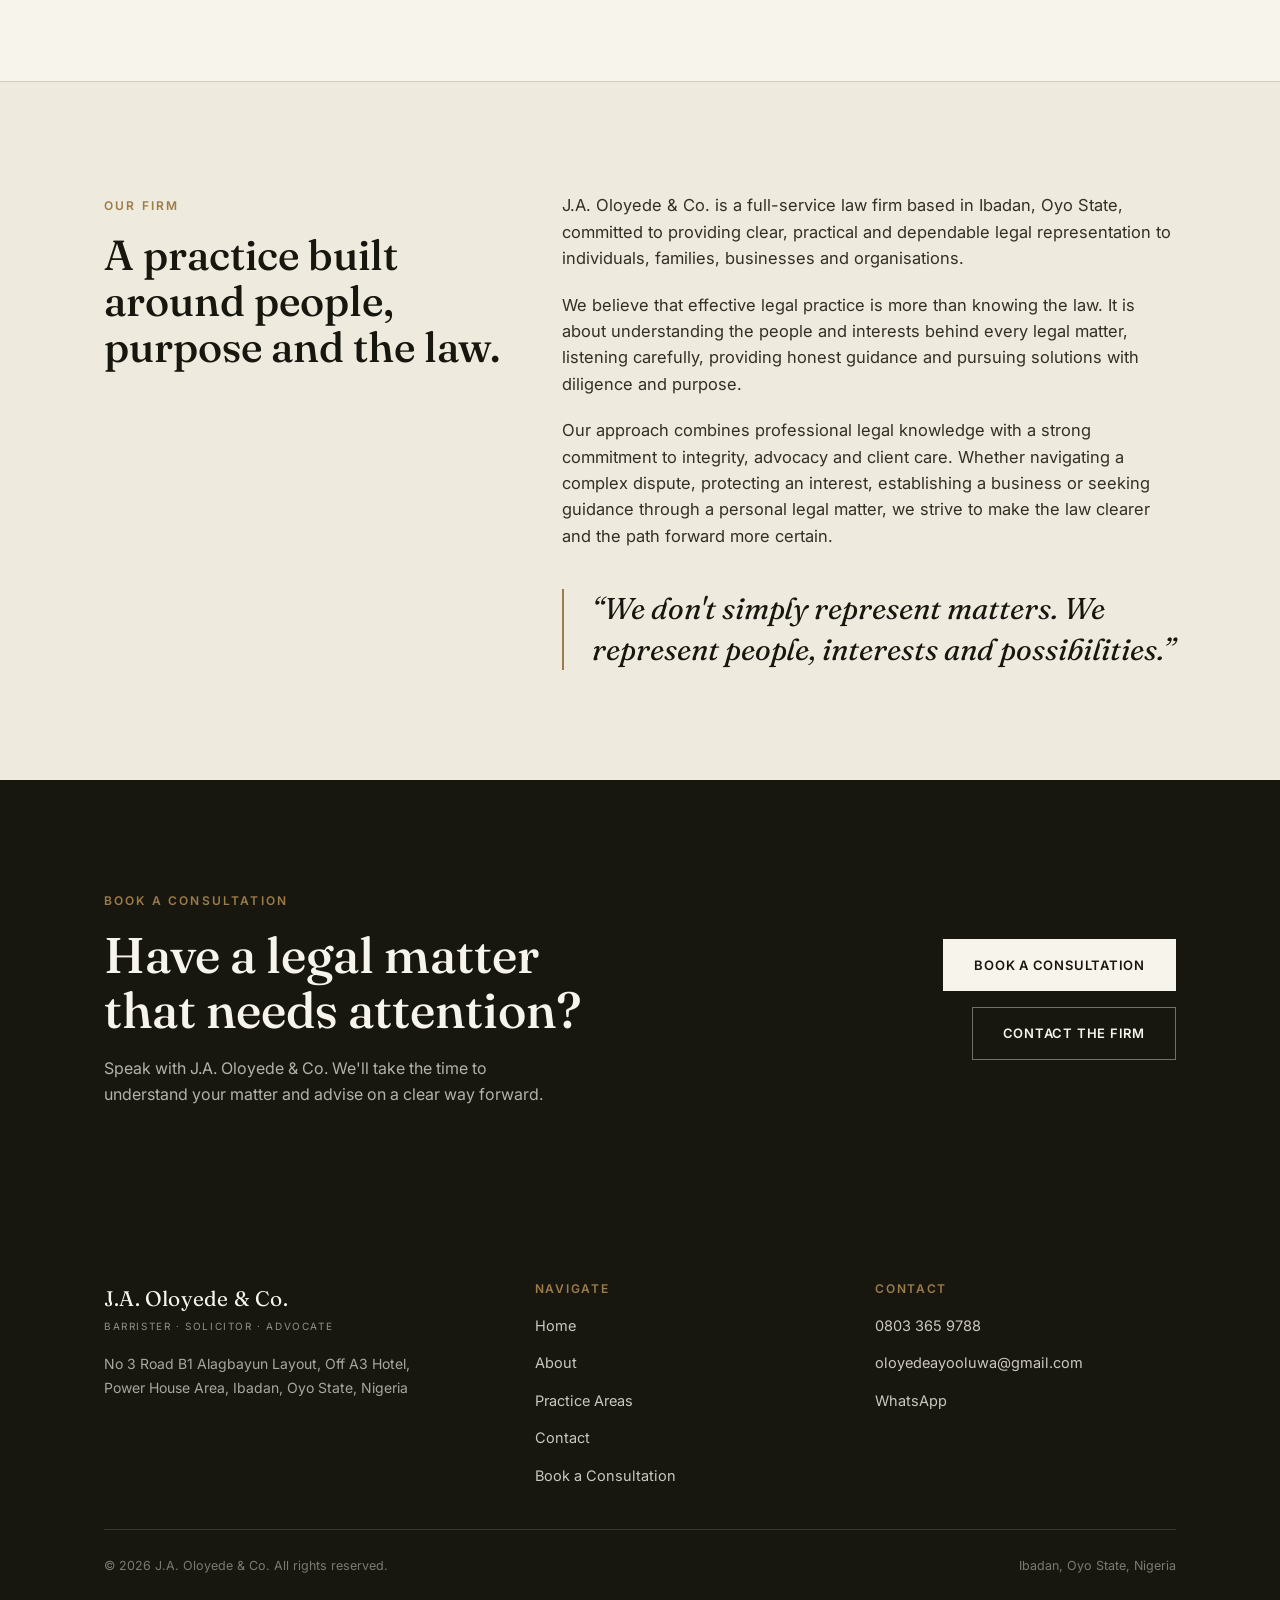
==== commit 10f8e3ea: "Update index.html" ====
--- a/index.html
+++ b/index.html
@@ -50,6 +50,7 @@
   <!-- HERO -->
   <section class="hero">
     <div class="wrap">
+      <img src="counsel_portrait_clean.jpg" alt="J.A. Oloyede, Barrister, Solicitor and Advocate" class="hero-photo">
       <div class="hero-eyebrow-row">
         <span class="eyebrow">J.A. Oloyede &amp; Co. — Barrister. Solicitor. Advocate.</span>
         <hr class="hairline draw-line">
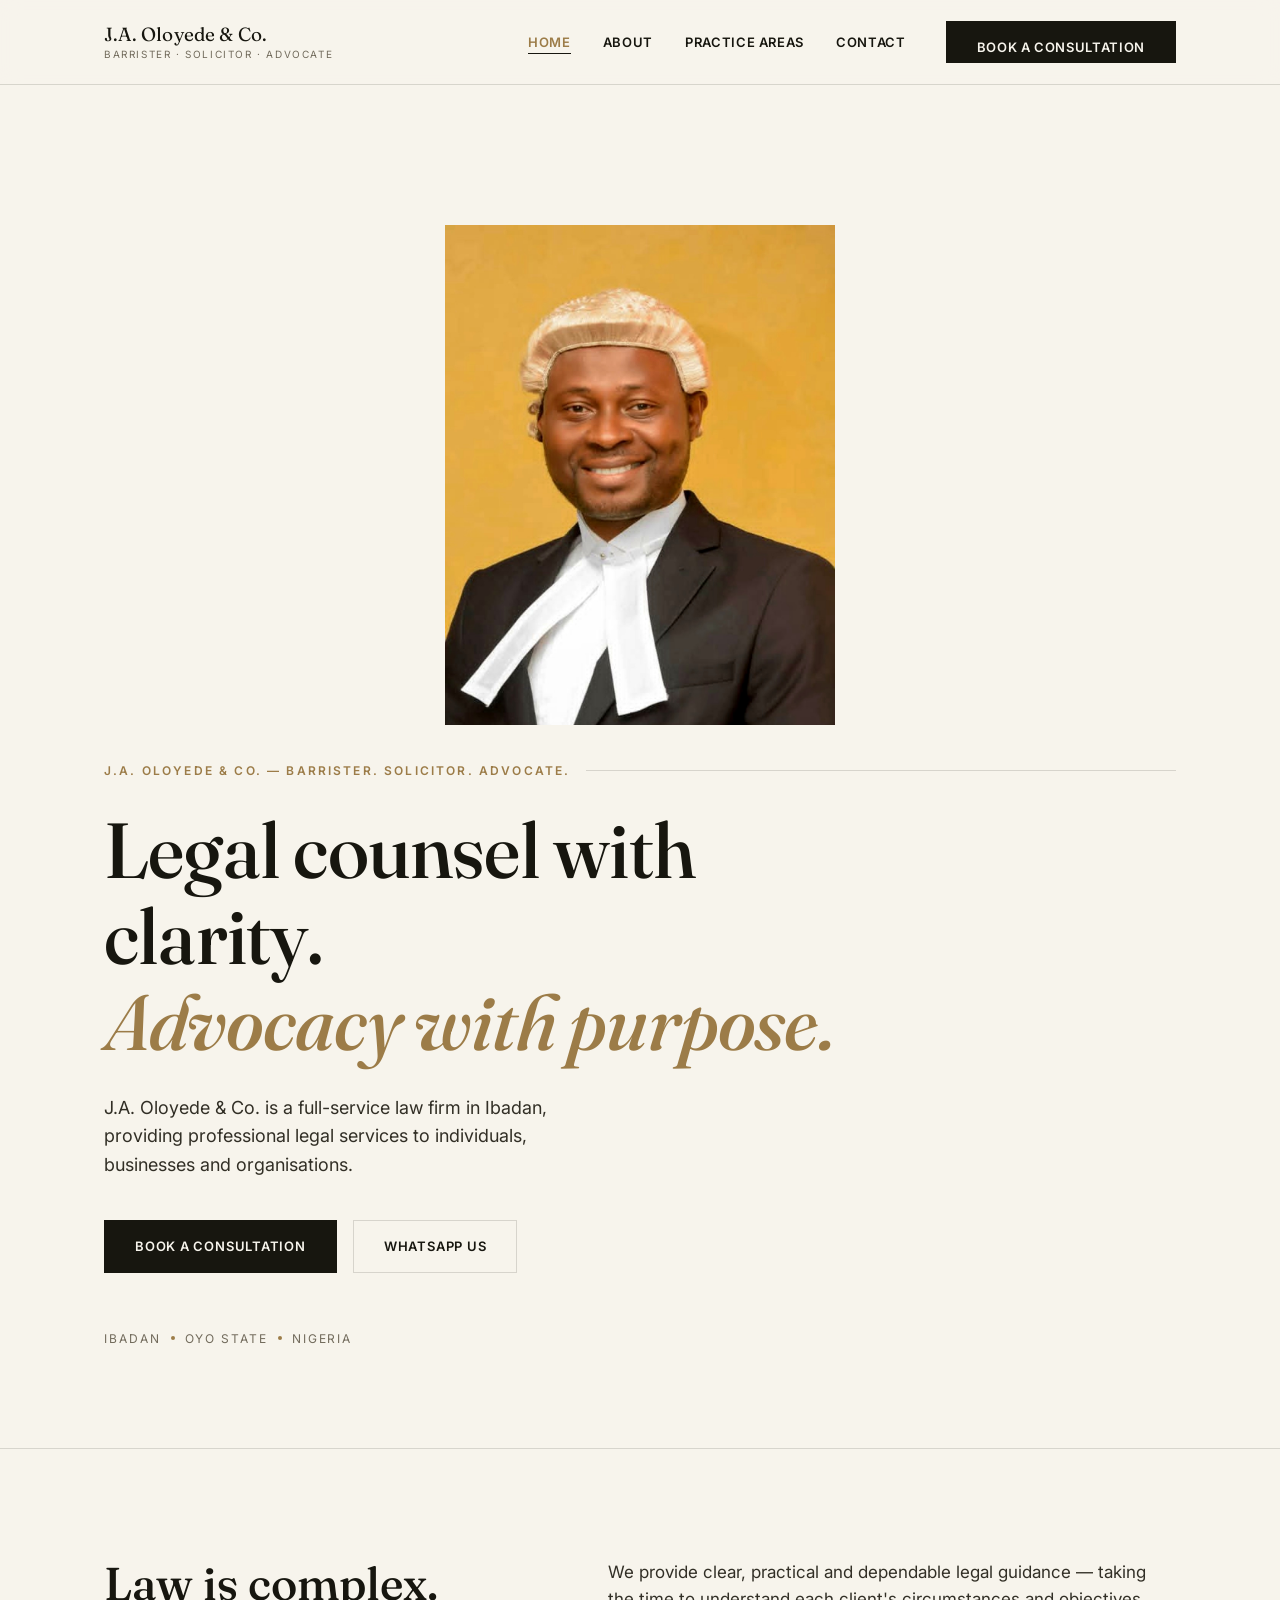
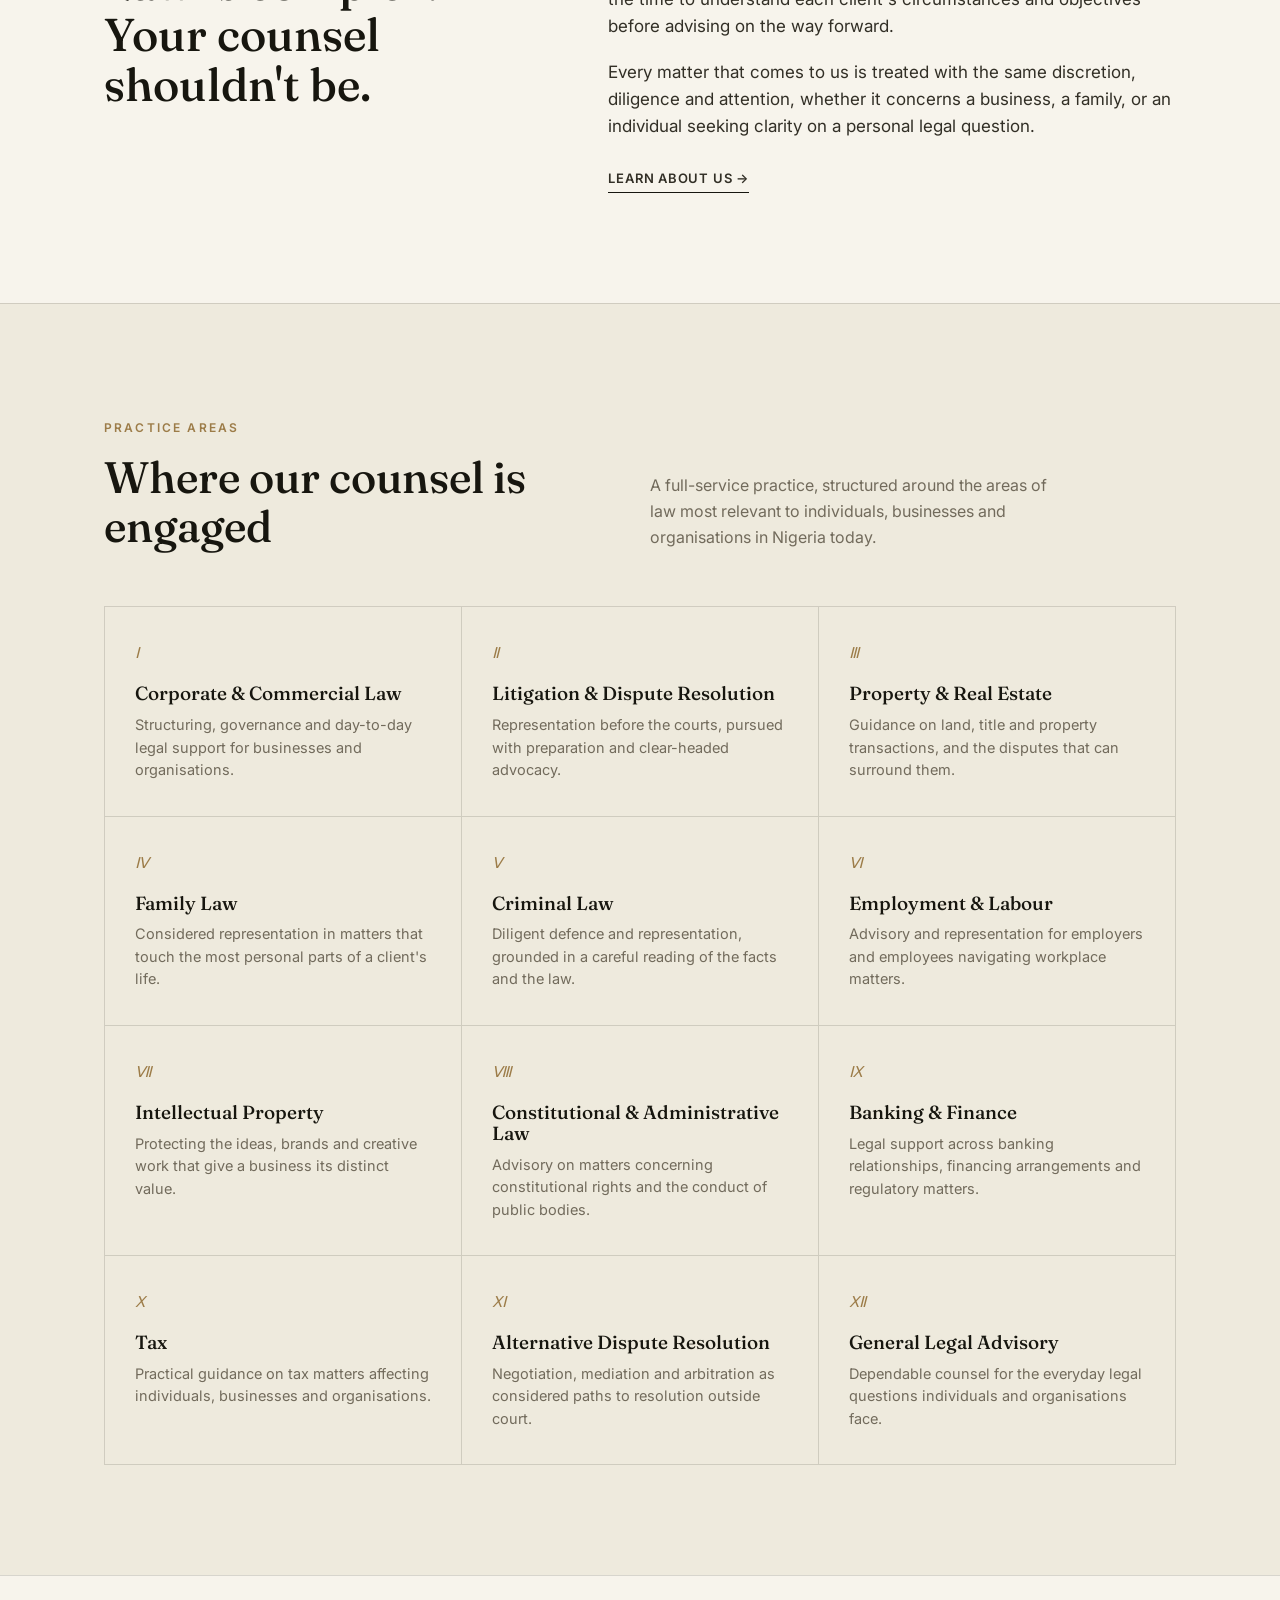
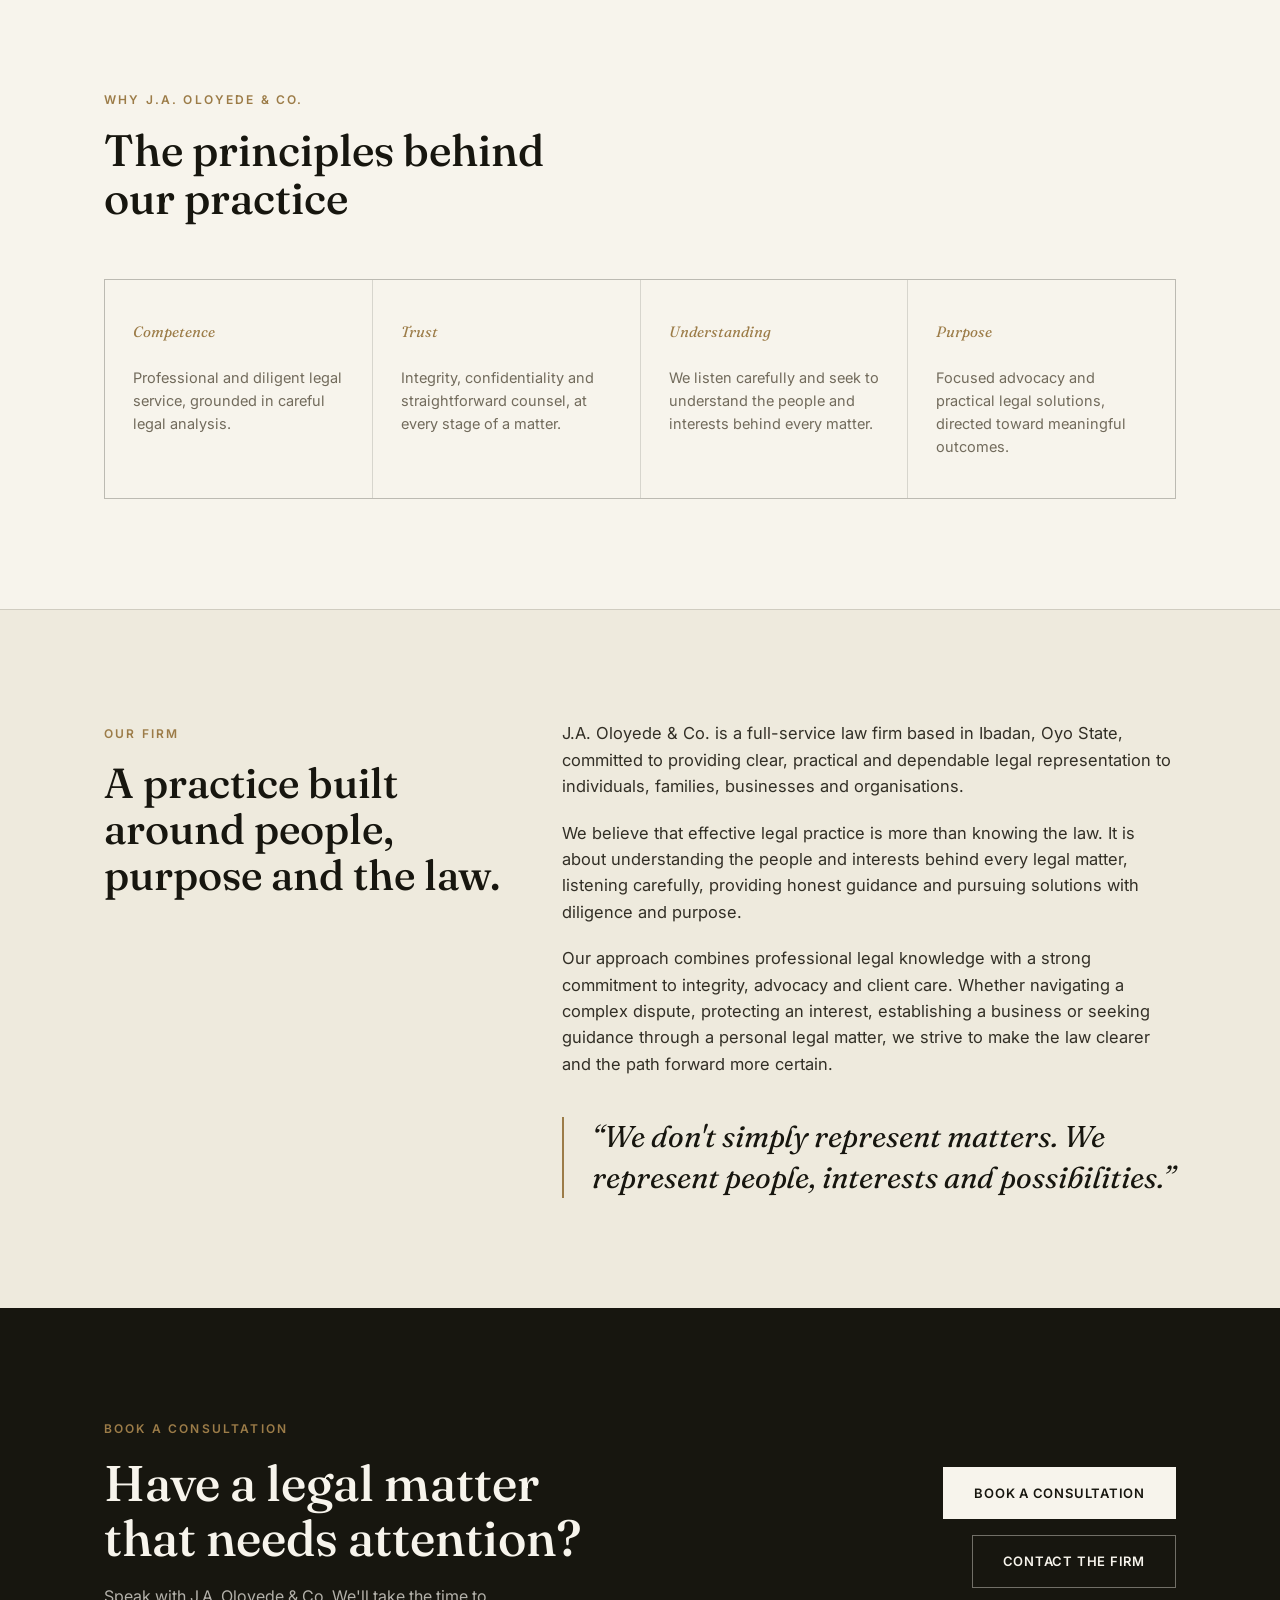
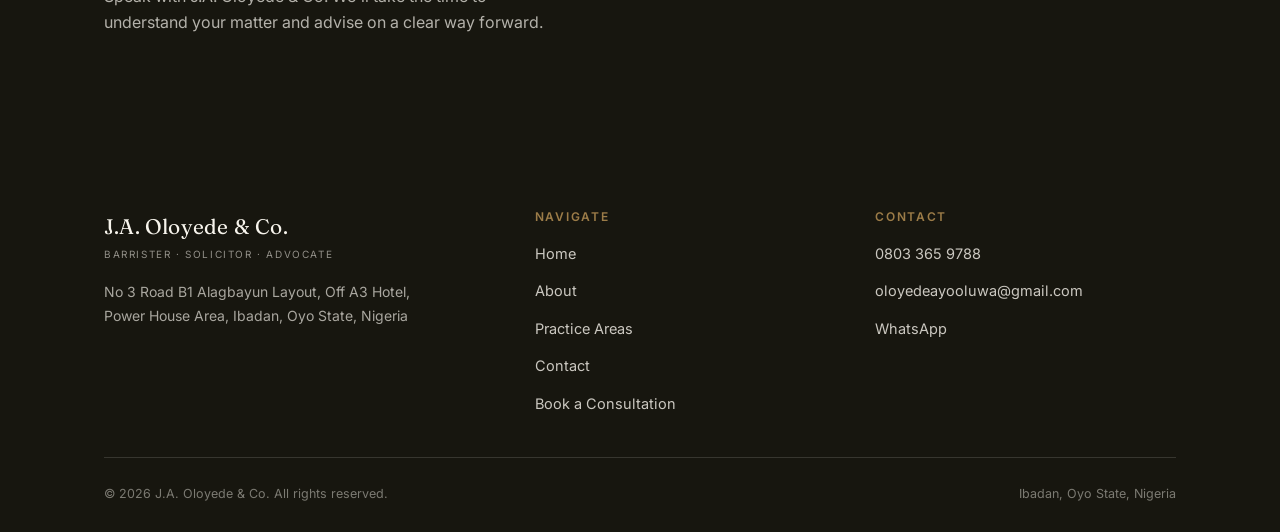
==== commit 928d9a03: "Update index.html" ====
--- a/index.html
+++ b/index.html
@@ -9,6 +9,16 @@
 <link rel="preconnect" href="https://fonts.gstatic.com" crossorigin>
 <link href="https://fonts.googleapis.com/css2?family=Fraunces:ital,opsz,wght@0,9..144,400;0,9..144,500;1,9..144,500&family=Inter:wght@400;500;600;700&display=swap" rel="stylesheet">
 <link rel="stylesheet" href="style.css">
+  <!-- Google tag (gtag.js) -->
+<script async src="https://www.googletagmanager.com/gtag/js?id=AW-18405026202"></script>
+<script>
+  window.dataLayer = window.dataLayer || [];
+  function gtag(){dataLayer.push(arguments);}
+  gtag('js', new Date());
+
+  gtag('config', 'AW-18405026202');
+</script>
+  
 </head>
 <body>
 <a class="skip-link" href="#main">Skip to content</a>
--- a/style.css
+++ b/style.css
@@ -596,3 +596,104 @@
   transition: opacity 0.8s cubic-bezier(.2,.7,.2,1), transform 0.8s cubic-bezier(.2,.7,.2,1);
 }
 .reveal.in { opacity: 1; transform: translateY(0); }
+
+/* Hero photo */
+.hero-photo {
+  width: 100%;
+  max-width: 390px;
+  height: 500px;
+  object-fit: cover;
+  object-position: center top;
+  margin: 0 auto 36px;
+  display: block;
+}
+/* Footer logo */
+.footer-logo {
+  width: 90px;
+  height: auto;
+  display: block;
+  margin-bottom: 14px;
+}
+/* Premium mobile footer */
+@media (max-width: 700px) {
+  .site-footer {
+    margin-top: 60px;
+    padding: 48px 0 24px;
+  }
+
+  .site-footer .wrap {
+    padding-left: 24px;
+    padding-right: 24px;
+  }
+
+  .footer-top {
+    display: flex;
+    flex-direction: column;
+    gap: 36px;
+  }
+
+  .footer-brand {
+    padding-bottom: 28px;
+    border-bottom: 1px solid var(--line);
+  }
+
+  .footer-logo {
+    width: 78px;
+    height: auto;
+    margin-bottom: 16px;
+  }
+
+  .footer-brand .brand-name {
+    display: block;
+    font-size: 20px;
+    margin-bottom: 6px;
+  }
+
+  .footer-brand .brand-tag {
+    font-size: 12px;
+    letter-spacing: 1.5px;
+  }
+
+  .footer-add {
+    margin-top: 12px;
+    font-size: 13px;
+    line-height: 1.7;
+    max-width: 300px;
+  }
+
+  .footer-col {
+    width: 100%;
+  }
+
+  .footer-col h4 {
+    margin-bottom: 14px;
+    font-size: 13px;
+    letter-spacing: 1.5px;
+    text-transform: uppercase;
+  }
+
+  .footer-col ul {
+    margin: 0;
+    padding: 0;
+    list-style: none;
+  }
+
+  .footer-col li {
+    margin-bottom: 11px;
+  }
+
+  .footer-col a {
+    font-size: 14px;
+  }
+
+  .footer-bottom {
+    margin-top: 38px;
+    padding-top: 20px;
+    display: flex;
+    flex-direction: column;
+    gap: 8px;
+    font-size: 12px;
+    line-height: 1.6;
+  }
+}
+
